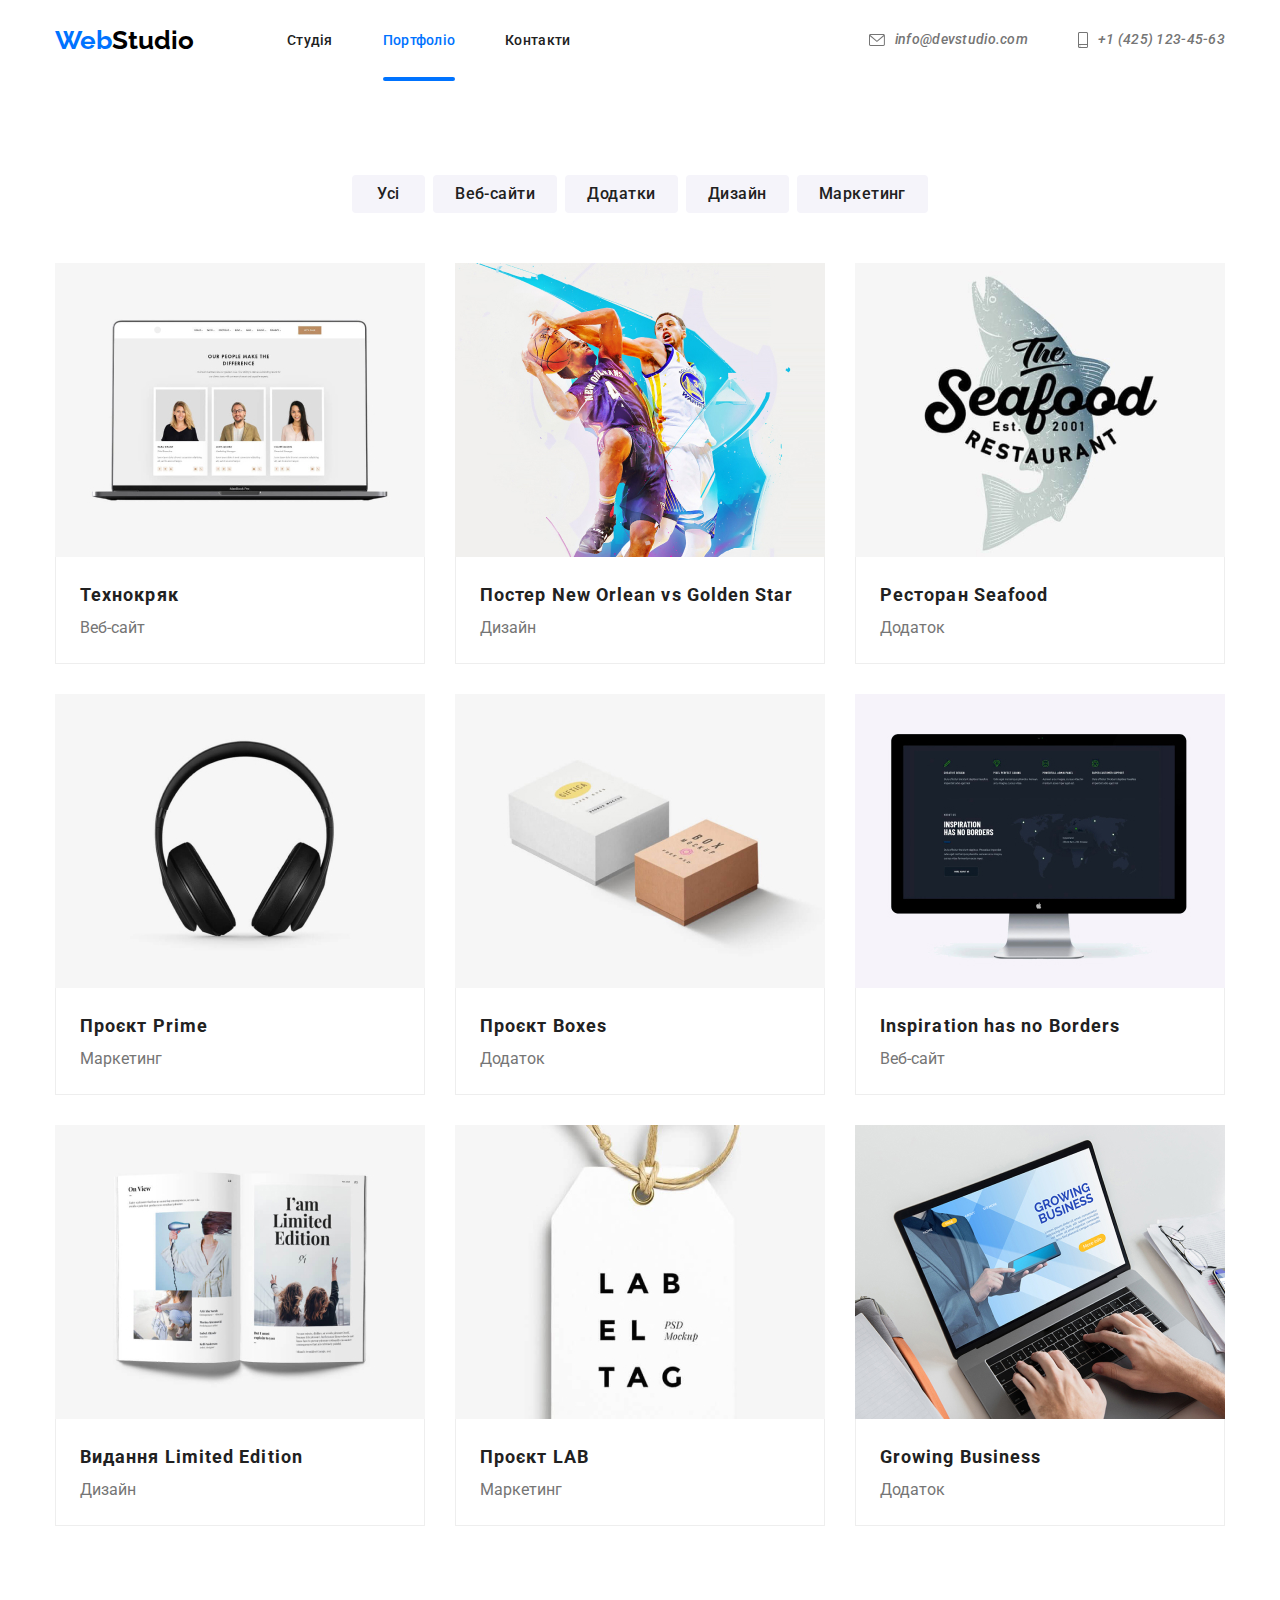
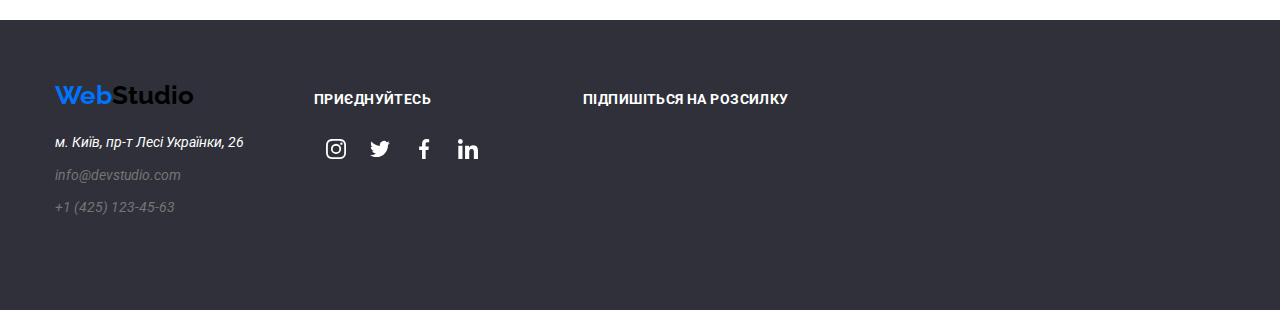
==== portfolio.html @ 6d350e85 "Add files via upload" ====
<!DOCTYPE html>
<html lang="uk">

<head>
	<meta charset="UTF-8">
	<meta http-equiv="X-UA-Compatible" content="IE=edge">
	<meta name="viewport" content="width=device-width, initial-scale=1.0">
	<title>Document</title>
	<!-- Шрифти -->
	<link rel="preconnect" href="https://fonts.googleapis.com">
	<link rel="preconnect" href="https://fonts.gstatic.com" crossorigin>
	<link href="https://fonts.googleapis.com/css2?family=Raleway:wght@700&family=Roboto:wght@400;500;700;900&display=swap"
		rel="stylesheet">
	<!-- Стилі -->
	<link href="https://cdn.jsdelivr.net/npm/modern-normalize@2.0.0/modern-normalize.min.css" rel="stylesheet">
	<link rel="stylesheet" href="./css/styles.css">
</head>

<body>
	<div class="wrapper">
		<header class="header">
			<div class="container">
				<a href="" class="logo" title="Логотип" rel="noreferrer noopener"><span class="accent">Web</span>Studio</a>
				<nav class="header-menu">
					<ul class="header-list">
						<li class="header-item">
							<a href="./index.html" class="header-link" rel="noreferrer noopener">Студія</a>
						</li>
						<li class="header-item">
							<a href="" class="header-link active" rel="noreferrer noopener">Портфоліо</a>
						</li>
						<li class="header-item">
							<a href="" class="header-link" rel="noreferrer noopener">Контакти</a>
						</li>
					</ul>
				</nav>
				<address class="header-address">
					<a class="address-link" href="mailto:info@devstudio.com" rel="noreferrer noopener">
						<svg class="header-icon envelope">
							<use href="./image/svg/symbol-defs.svg#icon-envelope"></use>
						</svg>
						info@devstudio.com
					</a>
					<a class="address-link" href="tel:+14251234563" rel="noreferrer noopener">
						<svg class="header-icon smartphone">
							<use href="./image/svg/symbol-defs.svg#icon-smartphone"></use>
						</svg>
						+1 (425) 123-45-63
					</a>
				</address>
			</div>
		</header>
		<main class="page">
			<div class="container">
				<section class="category">
					<h1 class="category-title">Секція category</h1>
					<ul class="category-btn btn-list">
						<li class="btn-item"><button class="btn" type="button">Усі</button></li>
						<li class="btn-item"><button class="btn" type="button">Веб-сайти</button></li>
						<li class="btn-item"><button class="btn" type="button">Додатки</button></li>
						<li class="btn-item"><button class="btn" type="button">Дизайн</button></li>
						<li class="btn-item"><button class="btn" type="button">Маркетинг</button></li>
					</ul>
					<ul class="category-columns">
						<li class="category-column column">
							<a class="column-link" href="" rel="noreferrer noopener">
								<div class="category-column-active">
									<img class="column-image" width="370" height="294" src="./image/portfolio/img.jpg"
										alt="Веб-сайт Технокряк">
									<p>Ресурс пропонує комплексні пропозиції з різним рівнем функціоналу та сервісів. Все це дозволить
										відвідувачу отримати
										вичерпні відомості про компанію чи приватну особу.</p>
								</div>
								<div class="column-text">
									<h2 class="column-title">Технокряк</h2>
									<p class="column-subtitle">Веб-сайт</p>
								</div>
							</a>
						</li>
						<li class="category-column column">
							<a class="column-link" href="" rel="noreferrer noopener">
								<div class="category-column-active">
									<img class="column-image" width="370" height="294" src="./image/portfolio/img-01.jpg"
										alt="Дизайн Постер New Orlean vs Golden Star">
									<p>Ресурс пропонує комплексні пропозиції з різним рівнем функціоналу та сервісів. Все це дозволить
										відвідувачу отримати
										вичерпні відомості про компанію чи приватну особу.</p>
								</div>
								<div class="column-text">
									<h2 class="column-title">Постер New Orlean vs Golden Star</h2>
									<p class="column-subtitle">Дизайн</p>
								</div>
							</a>
						</li>
						<li class="category-column column">
							<a class="column-link" href="" rel="noreferrer noopener">
								<div class="category-column-active">
									<img class="column-image" width="370" height="294" src="./image/portfolio/img-02.jpg"
										alt="Додаток Ресторан Seafood">
									<p>Ресурс пропонує комплексні пропозиції з різним рівнем функціоналу та сервісів. Все це дозволить
										відвідувачу отримати
										вичерпні відомості про компанію чи приватну особу.</p>
								</div>
								<div class="column-text">
									<h2 class="column-title">Ресторан Seafood</h2>
									<p class="column-subtitle">Додаток</p>
								</div>
							</a>
						</li>
						<li class="category-column column">
							<a class="column-link" href="" rel="noreferrer noopener">
								<div class="category-column-active">
									<img class="column-image" width="370" height="294" src="./image/portfolio/img-03.jpg"
										alt="Маркетинг Проєкт Prime">
									<p>Ресурс пропонує комплексні пропозиції з різним рівнем функціоналу та сервісів. Все це дозволить
										відвідувачу отримати
										вичерпні відомості про компанію чи приватну особу.</p>
								</div>
								<div class="column-text">
									<h2 class="column-title">Проєкт Prime</h2>
									<p class="column-subtitle">Маркетинг</p>
								</div>
							</a>
						</li>
						<li class="category-column column">
							<a class="column-link" href="" rel="noreferrer noopener">
								<div class="category-column-active">
									<img class="column-image" width="370" height="294" src="./image/portfolio/img-04.jpg"
										alt="Додаток Проєкт Boxes">
									<p>Ресурс пропонує комплексні пропозиції з різним рівнем функціоналу та сервісів. Все це дозволить
										відвідувачу отримати
										вичерпні відомості про компанію чи приватну особу.</p>
								</div>
								<div class="column-text">
									<h2 class="column-title">Проєкт Boxes</h2>
									<p class="column-subtitle">Додаток</p>
								</div>
							</a>
						</li>
						<li class="category-column column">
							<a class="column-link" href="" rel="noreferrer noopener">
								<div class="category-column-active">
									<img class="column-image" width="370" height="294" src="./image/portfolio/img-05.jpg"
										alt="Inspiration has no Borders">
									<p>Ресурс пропонує комплексні пропозиції з різним рівнем функціоналу та сервісів. Все це дозволить
										відвідувачу отримати
										вичерпні відомості про компанію чи приватну особу.</p>
								</div>
								<div class="column-text">
									<h2 class="column-title">Inspiration has no Borders</h2>
									<p class="column-subtitle">Веб-сайт</p>
								</div>
							</a>
						</li>
						<li class="category-column column">
							<a class="column-link" href="" rel="noreferrer noopener">
								<div class="category-column-active">
									<img class="column-image" width="370" height="294" src="./image/portfolio/img-06.jpg"
										alt="Видання Limited Edition">
									<p>Ресурс пропонує комплексні пропозиції з різним рівнем функціоналу та сервісів. Все це дозволить
										відвідувачу отримати
										вичерпні відомості про компанію чи приватну особу.</p>
								</div>
								<div class="column-text">
									<h2 class="column-title">Видання Limited Edition</h2>
									<p class="column-subtitle">Дизайн</p>
								</div>
							</a>
						</li>
						<li class="category-column column">
							<a class="column-link" href="" rel="noreferrer noopener">
								<div class="category-column-active">
									<img class="column-image" width="370" height="294" src="./image/portfolio/img-07.jpg"
										alt="Маркетинг Проєкт LAB">
									<p>Ресурс пропонує комплексні пропозиції з різним рівнем функціоналу та сервісів. Все це дозволить
										відвідувачу отримати
										вичерпні відомості про компанію чи приватну особу.</p>
								</div>
								<div class="column-text">
									<h2 class="column-title">Проєкт LAB</h2>
									<p class="column-subtitle">Маркетинг</p>
								</div>
							</a>
						</li>
						<li class="category-column column">
							<a class="column-link" href="" rel="noreferrer noopener">
								<div class="category-column-active">
									<img class="column-image" width="370" height="294" src="./image/portfolio/img-08.jpg"
										alt="Додаток Growing Business">
									<p>Ресурс пропонує комплексні пропозиції з різним рівнем функціоналу та сервісів. Все це дозволить
										відвідувачу отримати
										вичерпні відомості про компанію чи приватну особу.</p>
								</div>
								<div class="column-text">
									<h2 class="column-title">Growing Business</h2>
									<p class="column-subtitle">Додаток</p>
								</div>
							</a>
						</li>
					</ul>
				</section>
			</div>
		</main>
		<footer class="footer">
			<div class="container">
				<div class="footer-column">
					<a href="" class="logo" title="Логотип" rel="noreferrer noopener"><span class="accent">Web</span>Studio</a>
					<address class="footer-address">
						<p>м. Київ, пр-т Лесі Українки, 26</p>
						<a href="mailto:info@devstudio.com">info@devstudio.com</a>
						<a href="tel:+14251234563">+1 (425) 123-45-63</a>
					</address>
				</div>
				<div class="footer-column-social">
					<h3 class="footer-title">приєднуйтесь</h3>
					<ul class="footer-social-list">
						<li class="social-item">
							<a class="social-link" href="" rel="noreferrer noopener">
								<svg class="social-icon icon-footer">
									<use href="./image/svg/symbol-defs.svg#icon-instagram-2"></use>
								</svg>
							</a>
						</li>
						<li class="social-item">
							<a class="social-link" href="" rel="noreferrer noopener">
								<svg class="social-icon icon-footer">
									<use href="./image/svg/symbol-defs.svg#icon-twitter-1"></use>
								</svg>
							</a>
						</li>
						<li class="social-item">
							<a class="social-link" href="" rel="noreferrer noopener">
								<svg class="social-icon icon-footer">
									<use href="./image/svg/symbol-defs.svg#icon-facebook-1"></use>
								</svg>
							</a>
						</li>
						<li class="social-item">
							<a class="social-link" href="" rel="noreferrer noopener">
								<svg class="social-icon icon-footer">
									<use href="./image/svg/symbol-defs.svg#icon-linkedin-1"></use>
								</svg>
							</a>
						</li>
					</ul>
				</div>
				<div class="footer-column-input">
					<h3 class="footer-title">Підпишіться на розсилку</h3>
				</div>
			</div>
		</footer>
	</div>
</body>

</html>
---- css/styles.css ----
html,
body {
  height: 100%;
  width: 100%;
  font-family: 'Roboto', sans-serif;
  color: var(--most-of-color-text);
  font-size: 14px;
  background-color: var(--background-light);
}

.wrapper {
  display: flex;
  flex-direction: column;
  min-height: 100%;
}
/*Обнулення*/
h1,
h2,
h3,
h4,
h5,
h6,
ul,
p {
  padding: 0;
  margin: 0;
  font-size: inherit;
}

input,
button,
textarea {
  font-family: inherit;
}

input::-ms-clear {
  display: none;
}
button {
  cursor: pointer;
}
button::-moz-focus-inner {
  padding: 0;
  border: 0;
}
a,
a:visited {
  text-decoration: none;
}
a:hover {
  text-decoration: none;
}
ul li {
  list-style: none;
}
img {
  vertical-align: top;
}

/*--------------------*/

button {
  border: none;
}
/* --------------------------- */
ul {
  list-style-type: none;
}

/* Скритий елемент сторінки */
.features .page-title,
.category-title {
  position: absolute;
  width: 1px;
  height: 1px;
  margin: -1px;
  border: 0;
  padding: 0;
  white-space: nowrap;
  overflow: hidden;
}

a {
  text-decoration: none;
}
/* ----------Ширина-контенту---------------------- */
.container {
  margin: 0 auto;
  max-width: 1200px;
  padding: 0 15px;
}

/* ---------Колір лого------------- */
:root {
  --brend-color: #0073ff;
  --most-of-color-text: #757575;
  /* ---------колір-тексту-світлий--- */
  --header-color-light: #ffffff;
  --title-light: #ffffff;
  --logo-light: #ffffff;

  /* ---------колір-тексту-темний--- */
  --header-color-dark: #212121;
  --title-dark: #212121;
  --logo-dark: #000000;

  /* ---------колір-фону-світлий--- */
  --background-light: #ffffff;
  --background-team-light: #f5f4fa;
  /* ---------колір-фону-темний--- */
  --background-dark: ;
  --background-team-dark: #2f303a;
}

/* -------------page-title------------------------- */

.page-title {
  font-size: 36px;
  line-height: calc(42 / 36 * 100%);
  color: var(--title-dark);
  text-align: center;
  margin: 0 0 50px 0;
}
/* ------------------------------------------- */
.header {
  background-color: var(--header-color-light);
}

.header > .container {
  display: flex;
  align-items: center;
}
.logo {
  display: inline-block;
  font-family: 'Raleway', sans-serif;
  font-weight: 700;
  font-size: 26px;
  line-height: calc(31 / 26 * 100%);
  text-decoration: none;
  color: var(--logo-dark);
}
.logo > .accent {
  color: var(--brend-color);
}
.header-menu {
  margin-left: 93px;
}
.header-list {
  display: flex;
  flex-wrap: wrap;
  gap: 50px;
  row-gap: 20px;
}
.header-item {
  padding: 32px 0;
  position: relative;
}
.header-link {
  font-weight: 500;
  line-height: calc(16 / 14 * 100%);
  letter-spacing: 0.02em;
  color: var(--header-color-dark);
}

.header-link:hover,
.header-link:focus {
  color: var(--brend-color);
}
.active {
  color: var(--brend-color);
}

.active::after {
  position: absolute;
  bottom: 0;
  left: 0;
  content: '';
  width: 100%;
  height: 4px;
  border-radius: 2px;
  background-color: var(--brend-color);
}
.header-address {
  padding: 0 0 0 20px;
  display: flex;
  flex-wrap: wrap;
  column-gap: 50px;
  row-gap: 25px;
  margin-left: auto;
  margin-top: 10px;
  margin-bottom: 10px;
}

.address-link {
  font-weight: 500;
  line-height: calc(16 / 14 * 100%);
  letter-spacing: 0.02em;
  color: inherit;
  display: flex;
  align-items: center;
  justify-content: center;
}
.address-link:hover,
.address-link:focus {
  color: #2196f3;
}
/* -------svg------------------- */
.header-icon {
  margin-right: 10px;
  fill: #757575;
}
.header-icon.envelope {
  width: 16px;
  height: 12px;
}
.header-icon.smartphone {
  width: 10px;
  height: 16px;
}

.address-link:hover .header-icon,
.address-link:focus .header-icon {
  fill: #2196f3;
}
/* ---------------------------- */
.page {
  flex-grow: 1;
}

/* ------------hero---------------- */
.hero {
  background-color: #2f303a;
  text-align: center;
  display: block;
  background-image: url(../image/hero/Img\ Overlay.png),
    url(../image/hero/Img.jpg);
  background-size: cover;
  background-position: top;
  background-repeat: no-repeat;
}

.hero .container {
  padding: 200px 0;
  display: flex;
  flex-direction: column;
  align-items: center;
}
.hero-title {
  font-weight: 900;
  font-size: 44px;
  line-height: calc(60 / 44 * 100%);
  letter-spacing: 0.06em;
  text-transform: uppercase;
  color: var(--title-light);
  margin: 0 0 30px 0;
  max-width: 696px;
}
.hero-btn {
  display: flex;
  min-height: 50px;
  padding: 0 32px;
  align-items: center;
  justify-content: center;
  font-weight: 700;
  font-size: 16px;
  line-height: calc(30 / 14 * 100%);
  letter-spacing: 0.06em;
  color: var(--background-light);
  background-color: #2196f3;
  box-shadow: 0px 4px 4px rgba(0, 0, 0, 0.15);
  border-radius: 4px;
}
.hero-btn:hover,
.hero-btn:focus {
  background-color: #188ce8;
}

/* ---------------------------- */
.features {
  padding: 94px 0;
}
.features-list {
  display: flex;
  margin: 0 -15px;
  flex-wrap: wrap;
  row-gap: 50px;
}

.features-item {
  padding: 0 15px;
  flex: 0 1 25%;
}

.features-icon-block {
  background-color: #f5f4fa;
  width: 100%;
  height: 120px;
  display: flex;
  align-items: center;
  justify-content: center;
}
.features-icon {
  width: 70px;
  height: 70px;
}

.features-item-title {
  font-weight: 700;
  line-height: calc(16 / 14 * 100%);
  text-transform: uppercase;
  color: var(--title-dark);
  margin-top: 30px;
  margin-bottom: 10px;
}
.features-item > p {
  font-weight: 400;
  line-height: 24px;
}

/* -------------box--------------- */
.box {
  padding: 0 0 94px 0;
}
.box-list {
  display: flex;
  margin: 0 -15px;
  flex-wrap: wrap;
  justify-content: center;
  row-gap: 30px;
}
.box-item {
  padding: 0 15px;

}

.box-item-image {
  position: relative;
}
.box-item img {
  display: block;
  width: 100%;
  height: 100%;
  object-fit: cover;
}
.box-item-text {
  position: absolute;
  bottom: 0;
  left: 0;
  color: var(--title-light);
  font-weight: 700;
  letter-spacing: 0.42px;
  text-transform: uppercase;
  width: 100%;
  display: flex;
  align-items: center;
  justify-content: center;
  padding: 24px 0;
  background-color: rgba(47, 48, 58, 0.80);
}
/* ------------team---------------- */
.team {
  background-color: var(--background-team-light);
  padding: 94px 0;
}
.team-list {
  display: flex;
  margin: 0 -15px;
  flex-wrap: wrap;
  justify-content: center;
  row-gap: 30px;
}
.team-item {
  padding: 0 15px;
}
.team-column {
  background-color: var(--background-light);
  border-radius: 0px 0px 4px 4px;
  box-shadow: 0px 2px 1px 0px rgba(0, 0, 0, 0.2),
    0px 1px 1px 0px rgba(0, 0, 0, 0.14), 0px 1px 3px 0px rgba(0, 0, 0, 0.12);
  padding: 0 0 30px;
  text-align: center;
}
.team-image {
  display: block;
  height: 260px;
  background-color: var(--most-of-color-text);
}
.team-title {
  font-weight: 500;
  font-size: 16px;
  line-height: calc(19 / 16 * 100%);
  color: var(--title-dark);
  margin: 30px 0 10px 0;
}

.team-column > p {
  font-weight: 400;
  font-size: 16px;
  line-height: calc(19 / 16 * 100%);
}
.team-column > p:not(:last-child) {
  margin-bottom: 25px;
}

.team-list-social {
}
.social-list {
  display: flex;
  gap: 10px;
  justify-content: center;
  align-items: center;
}
.social-item {
  width: 44px;
  height: 44px;
}

.social-link {
  display: flex;
  align-items: center;
  justify-content: center;
  width: 100%;
  height: 100%;
  border-radius: 50%;
}
.social-link:hover,
.social-link:focus {
  background-color: #2196f3;
}

.social-icon {
  width: 20px;
  height: 20px;
  fill: #afb1b8;
}
.social-link:hover .social-icon,
.social-link:focus .social-icon {
  fill: #ffffff;
}
/* --------------------Portfolio--------------------------------------------- */
.category {
  padding: 94px 0;
}
.category-title {
}
.category-btn {
  margin: 0 0 50px 0;
}
.btn-list {
  display: flex;
  justify-content: center;
  gap: 8px;
  row-gap: 8px;
  flex-wrap: wrap;
}
.btn-item {
}
.btn {
  display: inline-block;
  font-weight: 500;
  font-size: 16px;
  line-height: calc(26 / 16 * 100%);
  letter-spacing: 0.03em;
  color: #212121;
  background-color: #f5f4fa;
  border-radius: 4px;
  padding: 6px 22px;
  min-width: 73px;
}

.btn:hover,
.btn:focus {
  color: #ffffff;
  background-color: #2196f3;
  box-shadow: 0px 3px 1px rgba(0, 0, 0, 0.1), 0px 1px 2px rgba(0, 0, 0, 0.08),
    0px 2px 2px rgba(0, 0, 0, 0.12);
}
/* ----------------------- */
.category-columns {
  display: flex;
  margin: 0 -15px;
  row-gap: 30px;
  flex-wrap: wrap;
}
.category-column {
}
.column {
  padding: 0 15px;
  flex: 0 1 33.33333333%;
  min-width: 370px;
  display: flex;
}
/* --------- */
.column-link {
  display: flex;
  flex-direction: column;
}

.column-image {
  display: block;
  max-width: 100%;
}
.category-column-active {
  position: relative;

}
.category-column-active::after {
  content: '';
  width: 100%;
  height: 100%;
  background-color: var(--brend-color);
  position: absolute;
  top: 0;
  left: 0;
  opacity: 0;
  z-index: 1;
  transition: opacity 1s ease-in-out;
}
.column-link:hover .category-column-active::after {
  opacity: 0.5;
}
.category-column-active > p {
  position: absolute;
  top: 0;
  left: 0;
  padding: 63px 24px;
  color: #fff;
  font-size: 18px;
  font-weight: 400;
  line-height: calc(28 / 18 * 100%);
  letter-spacing: 0.54px;
  opacity: 0;
  z-index: 2;
  transition: opacity 1s ease-in-out;
}
.column-link:hover .category-column-active > p {
  opacity: 1;
}
.column-text {
  padding: 20px 24px;
  border: 1px solid #eee;
  border-top: none;
  flex: 1 1 auto;
}
.column-title {
  font-weight: 700;
  font-size: 18px;
  line-height: calc(36 / 18 * 100%);
  letter-spacing: 0.06em;
  color: var(--header-color-dark);
}
.column-subtitle {
  font-size: 16px;
  line-height: calc(30 / 16 * 100%);
  color: var(--most-of-color-text);
}

/* ---------------------------- */
.clients {
  padding: 94px 0;
}

.clients-columns {
  display: flex;
  flex-wrap: wrap;
  align-items: center;
  justify-content: center;
  margin: 0 -15px;
  row-gap: 30px;
}
.clients-column {
  padding: 0 15px;
}
.clients-link {
  border-radius: 4px;
  border: 1px solid #afb1b8;
  width: 170px;
  height: 92px;
  display: flex;
  align-items: center;
  justify-content: center;
}
.clients-link:hover,
.clients-link:focus {
  border: 1px solid #2196f3;
}
.clients-icon {
  fill: #afb1b8;
}
.clients-link:hover .clients-icon,
.clients-link:focus .clients-icon {
  fill: #2196f3;
}

/* ---------------------------- */
.footer {
  background-color: #2f303a;
  padding: 60px 0 90px 0;
}
.footer > .container {
  display: flex;
}
.footer .logo {
  margin: 0 0 20px 0;
}

.footer-address > p {
  font-weight: 400;
  line-height: calc(24 / 14 * 100%);
  color: #ffffff;
}
.footer-address > p:not(:last-child) {
  margin: 0 0 9px 0;
}
.footer-address > a {
  display: block;
  font-weight: 400;
  color: inherit;
  line-height: calc(24 / 14 * 100%);
}
.footer-address > a:not(:last-child) {
  margin: 0 0 9px 0;
}

.footer-column-social {
  margin-left: 70px;
}
.footer-title {
  margin: 11px 0 20px 0;
  color: var(--title-light);
  font-weight: 700;
  letter-spacing: 0.42px;
  text-transform: uppercase;
}
.footer-social-list {
  display: flex;
}
.icon-footer {
  fill: #ffffff;
}
/* --------------------------- */
.footer-column-input {
  margin-left: 93px;
}
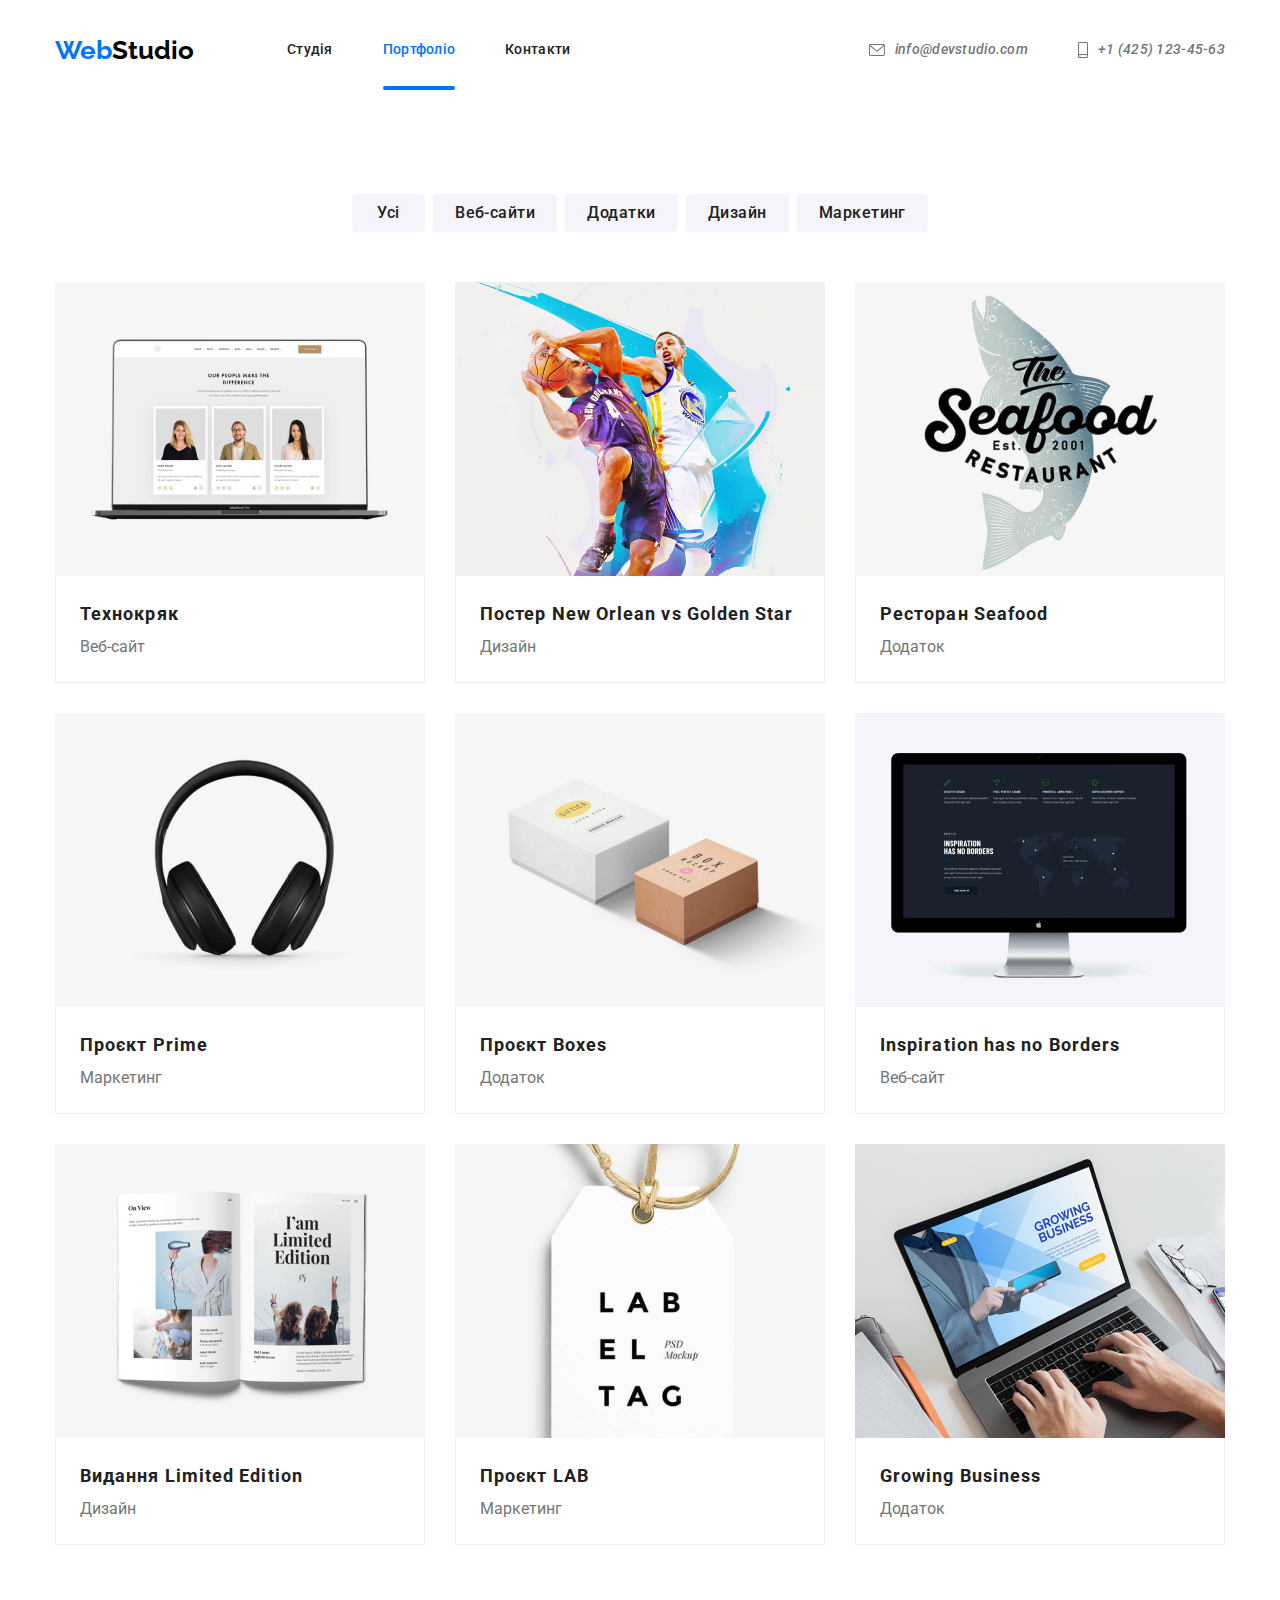
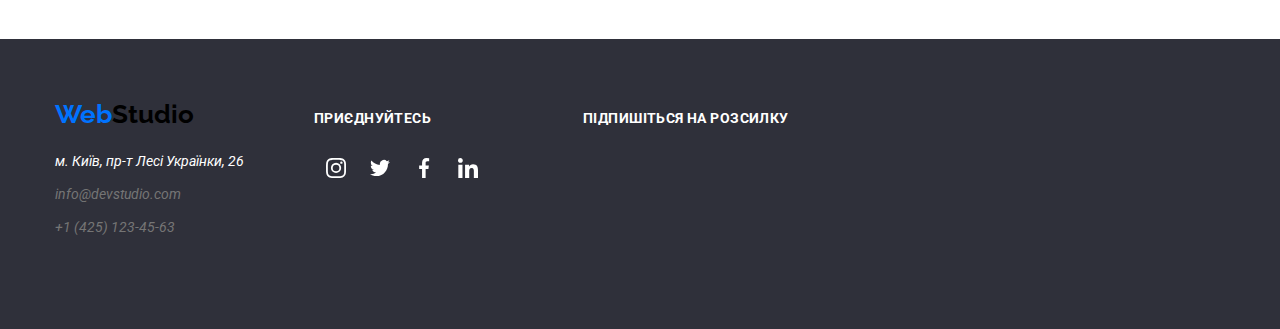
==== commit d980f66f: "type="button" додано на кнопки" ====
--- a/portfolio.html
+++ b/portfolio.html
@@ -55,11 +55,11 @@
 				<section class="category">
 					<h1 class="category-title">Секція category</h1>
 					<ul class="category-btn btn-list">
-						<li class="btn-item"><button class="btn" type="button">Усі</button></li>
-						<li class="btn-item"><button class="btn" type="button">Веб-сайти</button></li>
-						<li class="btn-item"><button class="btn" type="button">Додатки</button></li>
-						<li class="btn-item"><button class="btn" type="button">Дизайн</button></li>
-						<li class="btn-item"><button class="btn" type="button">Маркетинг</button></li>
+						<li class="btn-item"><button type="button" class="btn" type="button">Усі</button></li>
+						<li class="btn-item"><button type="button" class="btn" type="button">Веб-сайти</button></li>
+						<li class="btn-item"><button type="button" class="btn" type="button">Додатки</button></li>
+						<li class="btn-item"><button type="button" class="btn" type="button">Дизайн</button></li>
+						<li class="btn-item"><button type="button" class="btn" type="button">Маркетинг</button></li>
 					</ul>
 					<ul class="category-columns">
 						<li class="category-column column">
--- a/css/styles.css
+++ b/css/styles.css
@@ -108,9 +108,15 @@
   --background-light: #ffffff;
   --background-team-light: #f5f4fa;
   /* ---------колір-фону-темний--- */
-  --background-dark: ;
+  --background-dark: #2f303a;
   --background-team-dark: #2f303a;
-}
+  /* ---------transition--- */
+  --transition-duration: 500ms;
+  --transition-timing-function: cubic-bezier(0.4, 0, 0.2, 1);
+  /* ---------header-padding-elements--------------- */
+  --padding: 32px 0;
+}
+
 
 /* -------------page-title------------------------- */
 
@@ -152,14 +158,16 @@
   row-gap: 20px;
 }
 .header-item {
-  padding: 32px 0;
   position: relative;
 }
 .header-link {
   font-weight: 500;
+  display: inline-block;
+  padding: var(--padding);
   line-height: calc(16 / 14 * 100%);
   letter-spacing: 0.02em;
   color: var(--header-color-dark);
+  transition: color var(--transition-duration) var(--transition-timing-function);
 }
 
 .header-link:hover,
@@ -193,12 +201,14 @@
 
 .address-link {
   font-weight: 500;
+  padding: var(--padding);
   line-height: calc(16 / 14 * 100%);
   letter-spacing: 0.02em;
   color: inherit;
   display: flex;
   align-items: center;
   justify-content: center;
+  transition: color var(--transition-duration) var(--transition-timing-function);
 }
 .address-link:hover,
 .address-link:focus {
@@ -208,6 +218,7 @@
 .header-icon {
   margin-right: 10px;
   fill: #757575;
+  transition: fill var(--transition-duration) var(--transition-timing-function);
 }
 .header-icon.envelope {
   width: 16px;
@@ -255,7 +266,7 @@
   margin: 0 0 30px 0;
   max-width: 696px;
 }
-.hero-btn {
+.hero_btn {
   display: flex;
   min-height: 50px;
   padding: 0 32px;
@@ -266,13 +277,67 @@
   line-height: calc(30 / 14 * 100%);
   letter-spacing: 0.06em;
   color: var(--background-light);
-  background-color: #2196f3;
+  background-color: var(--brend-color);
   box-shadow: 0px 4px 4px rgba(0, 0, 0, 0.15);
   border-radius: 4px;
-}
-.hero-btn:hover,
-.hero-btn:focus {
+  transition: background-color var(--transition-duration) var(--transition-timing-function);
+}
+.hero_btn:hover,
+.hero_btn:focus {
   background-color: #188ce8;
+}
+/* --------Модальне вікно------------ */
+.backdrop {
+  position: fixed;
+  top: 0;
+  left: 0;
+  width: 100%;
+  height: 100%;
+  background-color: rgba(0, 0, 0, 0.20);
+  z-index: 3;
+  display: flex;
+  align-items: center;
+  justify-content: center;
+  pointer-events: fill;
+  opacity: 1;
+  transition: opacity var(--transition-duration) var(--transition-timing-function);
+}
+.is-hidden {
+  opacity: 0;
+  pointer-events: none;
+}
+
+.modal {
+  position: relative;
+  width: 528px;
+  height: 581px;
+  border-radius: 4px;
+  background-color: #ffffff;
+  transition: transform var(--transition-duration) var(--transition-timing-function);
+  box-shadow: 0px 2px 1px 0px rgba(0, 0, 0, 0.20), 0px 1px 1px 0px rgba(0, 0, 0, 0.14), 0px 1px 3px 0px rgba(0, 0, 0, 0.12);
+}
+.modal_close {
+  position: absolute;
+  top: 14px;
+  right: 14px;
+  background-color: white;
+  padding: 0;
+  margin: 0;
+  width: 30px;
+  height: 30px;
+  border-radius: 50%;
+  display: flex;
+  align-items: center;
+  justify-content: center;
+  border: 1px solid rgb(179, 179, 179, 0.5);
+}
+.close-svg {
+  width: 30px;
+  height: 30px;
+}
+.close-svg svg{
+  width: 100%;
+  height: 100%;
 }
 
 /* ---------------------------- */
@@ -419,9 +484,9 @@
   display: flex;
   align-items: center;
   justify-content: center;
-  width: 100%;
   height: 100%;
   border-radius: 50%;
+  transition: background-color var(--transition-duration) var(--transition-timing-function);
 }
 .social-link:hover,
 .social-link:focus {
@@ -432,6 +497,7 @@
   width: 20px;
   height: 20px;
   fill: #afb1b8;
+  transition: fill var(--transition-duration) var(--transition-timing-function);
 }
 .social-link:hover .social-icon,
 .social-link:focus .social-icon {
@@ -466,6 +532,10 @@
   border-radius: 4px;
   padding: 6px 22px;
   min-width: 73px;
+  transition: 
+    background-color var(--transition-duration) var(--transition-timing-function),
+    box-shadow var(--transition-duration) var(--transition-timing-function),
+    color var(--transition-duration) var(--transition-timing-function);
 }
 
 .btn:hover,
@@ -489,6 +559,7 @@
   flex: 0 1 33.33333333%;
   min-width: 370px;
   display: flex;
+
 }
 /* --------- */
 .column-link {
@@ -502,26 +573,25 @@
 }
 .category-column-active {
   position: relative;
-
+  overflow: hidden;
 }
 .category-column-active::after {
   content: '';
   width: 100%;
   height: 100%;
-  background-color: var(--brend-color);
+  background-color: rgba(33, 150, 243, 0.90);
   position: absolute;
+  top: 100%;
+  left: 0;
+  z-index: 1;
+  transition: top var(--transition-duration) var(--transition-timing-function);
+}
+.column-link:hover .category-column-active::after {
   top: 0;
-  left: 0;
-  opacity: 0;
-  z-index: 1;
-  transition: opacity 1s ease-in-out;
-}
-.column-link:hover .category-column-active::after {
-  opacity: 0.5;
 }
 .category-column-active > p {
   position: absolute;
-  top: 0;
+  top: 100%;
   left: 0;
   padding: 63px 24px;
   color: #fff;
@@ -529,18 +599,22 @@
   font-weight: 400;
   line-height: calc(28 / 18 * 100%);
   letter-spacing: 0.54px;
-  opacity: 0;
   z-index: 2;
-  transition: opacity 1s ease-in-out;
+  transition: top var(--transition-duration) var(--transition-timing-function);
 }
 .column-link:hover .category-column-active > p {
-  opacity: 1;
+  top: 0;
 }
 .column-text {
   padding: 20px 24px;
   border: 1px solid #eee;
   border-top: none;
   flex: 1 1 auto;
+  transition: box-shadow var(--transition-duration) var(--transition-timing-function);
+}
+.column-link:hover .column-text {
+  box-shadow: 1px 4px 6px 0px rgba(0, 0, 0, 0.16), 0px 4px 4px 0px rgba(0, 0, 0, 0.06), 0px 1px 1px 0px rgba(0, 0, 0, 0.12);
+  tra
 }
 .column-title {
   font-weight: 700;
@@ -566,10 +640,9 @@
   align-items: center;
   justify-content: center;
   margin: 0 -15px;
-  row-gap: 30px;
+  gap: 30px;
 }
 .clients-column {
-  padding: 0 15px;
 }
 .clients-link {
   border-radius: 4px;
@@ -579,6 +652,7 @@
   display: flex;
   align-items: center;
   justify-content: center;
+  transition: border var(--transition-duration) var(--transition-timing-function);
 }
 .clients-link:hover,
 .clients-link:focus {
@@ -586,6 +660,7 @@
 }
 .clients-icon {
   fill: #afb1b8;
+  transition: fill var(--transition-duration) var(--transition-timing-function);
 }
 .clients-link:hover .clients-icon,
 .clients-link:focus .clients-icon {
